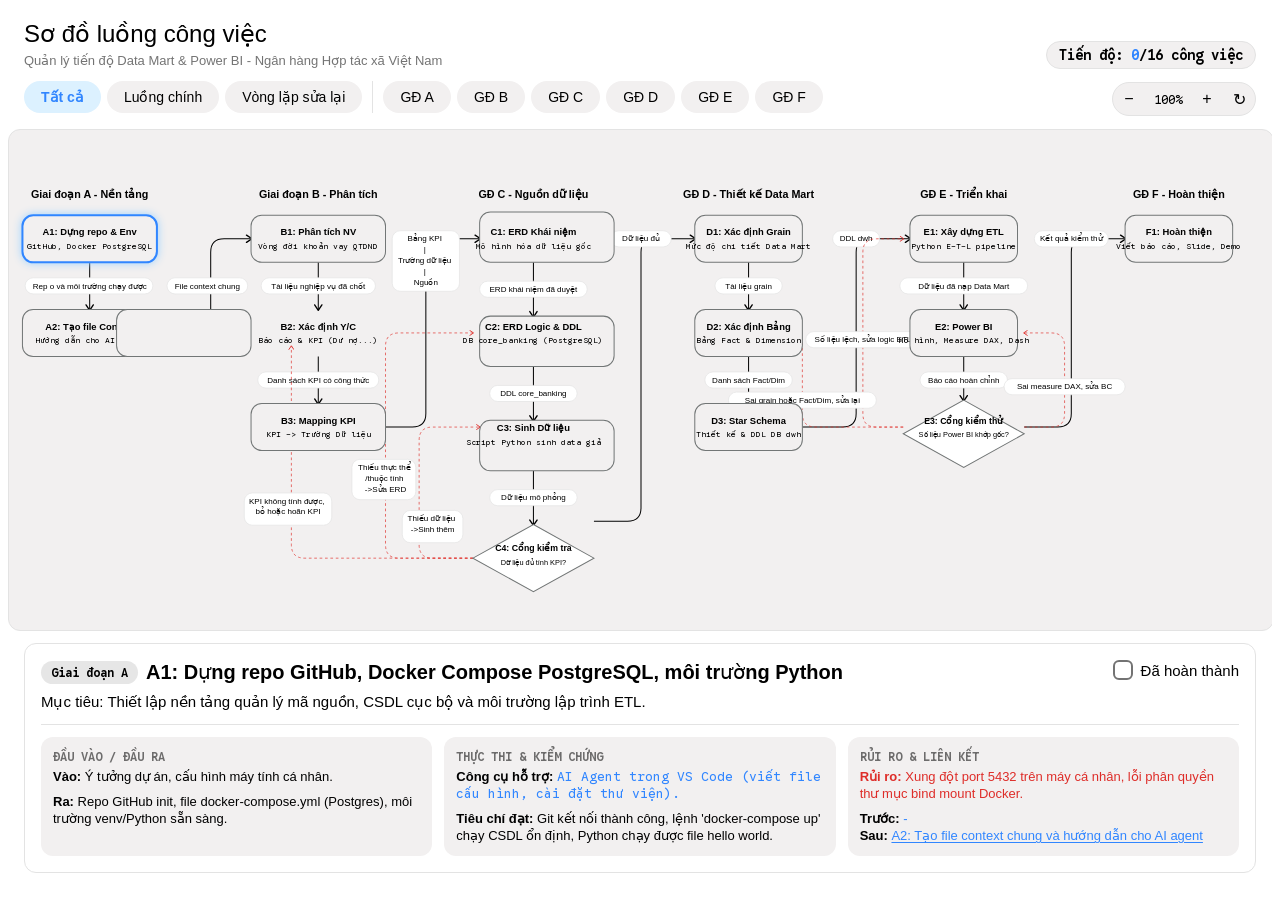
==== docs/02_phan_tich_yeu_cau/tasks_list_map/index.html @ 60f6f20b "update workflow diagram" ====
<!DOCTYPE html>
<html lang="vi">
  <head>
    <meta charset="UTF-8">
    <meta name="viewport" content="width=device-width, initial-scale=1.0">
    <title>Main - Sơ đồ công việc Khóa luận tốt nghiệp</title>
   
    <link rel="stylesheet" href="style.css">
  </head>
<body>

<div class="widget-container widget-wrapper">
    
    <div class="header-section">
    <div>
        <h2 class="lumi-headline-m" style="margin:0">Sơ đồ luồng công việc</h2>
        <p class="lumi-body-s" style="margin:4px 0 0 0; color:var(--on-surface-variant)">Quản lý tiến độ Data Mart & Power BI - Ngân hàng Hợp tác xã Việt Nam</p>
    </div>
    <div class="progress-badge">Tiến độ: <span id="progress-text" style="color:var(--primary)">0</span>/16 công việc</div>
    </div>

    <div class="toolbar">
    <div class="filter-group">
        <button class="lumi-chip is-active" data-filter="all" onclick="setFilter('all')">Tất cả</button>
        <button class="lumi-chip" data-filter="main" onclick="setFilter('main')">Luồng chính</button>
        <button class="lumi-chip" data-filter="loop" onclick="setFilter('loop')">Vòng lặp sửa lại</button>
        <div style="width: 1px; background: var(--stroke-default); margin: 0 4px;"></div>
        <button class="lumi-chip" data-filter="stage-A" onclick="setFilter('stage-A')">GĐ A</button>
        <button class="lumi-chip" data-filter="stage-B" onclick="setFilter('stage-B')">GĐ B</button>
        <button class="lumi-chip" data-filter="stage-C" onclick="setFilter('stage-C')">GĐ C</button>
        <button class="lumi-chip" data-filter="stage-D" onclick="setFilter('stage-D')">GĐ D</button>
        <button class="lumi-chip" data-filter="stage-E" onclick="setFilter('stage-E')">GĐ E</button>
        <button class="lumi-chip" data-filter="stage-F" onclick="setFilter('stage-F')">GĐ F</button>
    </div>
    <div class="zoom-controls">
        <button class="zoom-btn" onclick="adjustZoom(-0.15)">&minus;</button>
        <span class="zoom-readout" id="zoom-text">100%</span>
        <button class="zoom-btn" onclick="adjustZoom(0.15)">&plus;</button>
        <button class="zoom-btn" onclick="resetView()">&#x21bb;</button>
    </div>
    </div>

    <div class="viewport" id="viewport">
    <!-- ViewBox wide enough for 6 columns. Centers: A=140, B=460, C=780, D=1100, E=1420, F=1740. Total width 1880 -->
    <svg class="diagram-svg" viewBox="0 0 1880 620">
        <defs>
        <marker id="arrow-main" viewBox="0 0 10 10" refX="7" refY="5" markerWidth="9" markerHeight="9" orient="auto">
            <path d="M 2 1 L 8 5 L 2 9" fill="none" stroke="var(--on-surface)" stroke-width="1.5" stroke-linecap="round" stroke-linejoin="round"/>
        </marker>
        <marker id="arrow-danger" viewBox="0 0 10 10" refX="7" refY="5" markerWidth="9" markerHeight="9" orient="auto">
            <path d="M 2 1 L 8 5 L 2 9" fill="none" stroke="var(--error)" stroke-width="1.5" stroke-linecap="round" stroke-linejoin="round"/>
        </marker>
        </defs>

        <g id="scene" transform="matrix(1 0 0 1 0 0)">
        
        <!-- Stage Titles -->
        <g fill="var(--on-surface-variant)" font-family="var(--ff-sans)" font-size="16" font-weight="600" text-anchor="middle">
            <text x="120" y="40">Giai đoạn A - Nền tảng</text>
            <text x="460" y="40">Giai đoạn B - Phân tích</text>
            <text x="780" y="40">GĐ C - Nguồn dữ liệu</text>
            <text x="1100" y="40">GĐ D - Thiết kế Data Mart</text>
            <text x="1420" y="40">GĐ E - Triển khai</text>
            <text x="1740" y="40">GĐ F - Hoàn thiện</text>
        </g>

        <!-- Edges Layer -->
        <g id="edges">
            <!-- Main Flow -->
            <g class="transition-edge edge-main" data-stage="stage-A stage-A">
            <line x1="120" y1="135" x2="120" y2="205" stroke="var(--on-surface)" stroke-width="1.5" marker-end="url(#arrow-main)"/>
            <g class="edge-pill" onclick="selectEdge('A1-A2', event)">
                <rect x="24" y="158" width="190" height="24"/>
                    <text x="120" y="174" text-anchor="middle" fill="var(--on-surface)">
                        Rep o và môi trường chạy được
                    </text>
            </g>
        </g>

            <g class="transition-edge edge-main" data-stage="stage-A stage-B">
            <path d="M 220 240 L 280 240 Q 300 240 300 220 L 300 120 Q 300 100 320 100 L 360 100" fill="none" stroke="var(--on-surface)" stroke-width="1.5" marker-end="url(#arrow-main)"/>
            <g class="edge-pill" onclick="selectEdge('A2-B1', event)">
                <rect x="235" y="158" width="120" height="24"/>
                    <text x="295" y="174" text-anchor="middle" fill="var(--on-surface)">
                        File context chung
                    </text></g>
            </g>

            <g class="transition-edge edge-main" data-stage="stage-B stage-B">
            <line x1="460" y1="135" x2="460" y2="205" stroke="var(--on-surface)" stroke-width="1.5" marker-end="url(#arrow-main)"/>
            <g class="edge-pill" onclick="selectEdge('B1-B2', event)"><rect x="375" y="158" width="170" height="24"/><text x="460" y="174" text-anchor="middle" fill="var(--on-surface)">Tài liệu nghiệp vụ đã chốt</text></g>
            </g>

            <g class="transition-edge edge-main" data-stage="stage-B stage-B">
            <line x1="460" y1="275" x2="460" y2="345" stroke="var(--on-surface)" stroke-width="1.5" marker-end="url(#arrow-main)"/>
            <g class="edge-pill" onclick="selectEdge('B2-B3', event)"><rect x="370" y="298" width="180" height="24"/><text x="460" y="314" text-anchor="middle" fill="var(--on-surface)">Danh sách KPI có công thức</text></g>
            </g>

            <g class="transition-edge edge-main" data-stage="stage-B stage-C">
            <path d="M 540 380 L 600 380 Q 620 380 620 360 L 620 120 Q 620 100 640 100 L 700 100" fill="none" stroke="var(--on-surface)" stroke-width="1.5" marker-end="url(#arrow-main)"/>
            <g class="edge-pill" onclick="selectEdge('B3-C1', event)">
                <rect x="570" y="88" width="100" height="90"/>
                <text x="620" y="104" text-anchor="middle" fill="var(--on-surface)">
                        
                        <tspan x="620" y="104">Bảng KPI</tspan>
                        <tspan x="620" y="120">|</tspan>
                        <tspan x="620" y="136">Trường dữ liệu</tspan>
                        <tspan x="620" y="152">|</tspan>
                        <tspan x="620" y="168">Nguồn</tspan>
                        
                </text>
            </g>
            </g>

            <g class="transition-edge edge-main" data-stage="stage-C stage-C">
            <line x1="780" y1="135" x2="780" y2="215" stroke="var(--on-surface)" stroke-width="1.5" marker-end="url(#arrow-main)"/>
            <g class="edge-pill" onclick="selectEdge('C1-C2', event)">
                <rect x="700" y="163" width="160" height="24"/>
                <text x="780" y="179" text-anchor="middle" fill="var(--on-surface)">ERD khái niệm đã duyệt</text></g>
            </g>

            <g class="transition-edge edge-main" data-stage="stage-C stage-C">
            <line x1="780" y1="290" x2="780" y2="370" stroke="var(--on-surface)" stroke-width="1.5" marker-end="url(#arrow-main)"/>
            <g class="edge-pill" onclick="selectEdge('C2-C3', event)">
                <rect x="715" y="318" width="130" height="24"/>
                <text x="780" y="334" text-anchor="middle" fill="var(--on-surface)">DDL core_banking</text></g>
            </g>

            <g class="transition-edge edge-main" data-stage="stage-C stage-C">
            <line x1="780" y1="445" x2="780" y2="525" stroke="var(--on-surface)" stroke-width="1.5" marker-end="url(#arrow-main)"/>
            <g class="edge-pill" onclick="selectEdge('C3-C4', event)">
                <rect x="715" y="473" width="130" height="24"/>
                <text x="780" y="489" text-anchor="middle" fill="var(--on-surface)">
                    Dữ liệu mô phỏng</text></g>
            </g>

            <g class="transition-edge edge-main" data-stage="stage-C stage-D">
            <path d="M 870 520 L 920 520 Q 940 520 940 500 L 940 120 Q 940 100 960 100 L 1020 100" fill="none" stroke="var(--on-surface)" stroke-width="1.5" marker-end="url(#arrow-main)"/>
            <g class="edge-pill" onclick="selectEdge('C4-D1', event)"><rect x="895" y="88" width="90" height="24"/><text x="940" y="104" text-anchor="middle" fill="var(--on-surface)">Dữ liệu đủ</text></g>
            </g>

            <g class="transition-edge edge-main" data-stage="stage-D stage-D">
            <line x1="1100" y1="135" x2="1100" y2="205" stroke="var(--on-surface)" stroke-width="1.5" marker-end="url(#arrow-main)"/>
            <g class="edge-pill" onclick="selectEdge('D1-D2', event)"><rect x="1050" y="158" width="100" height="24"/><text x="1100" y="174" text-anchor="middle" fill="var(--on-surface)">Tài liệu grain</text></g>
            </g>

            <g class="transition-edge edge-main" data-stage="stage-D stage-D">
            <line x1="1100" y1="275" x2="1100" y2="345" stroke="var(--on-surface)" stroke-width="1.5" marker-end="url(#arrow-main)"/>
            <g class="edge-pill" onclick="selectEdge('D2-D3', event)"><rect x="1035" y="298" width="130" height="24"/><text x="1100" y="314" text-anchor="middle" fill="var(--on-surface)">Danh sách Fact/Dim</text></g>
            </g>

            <g class="transition-edge edge-main" data-stage="stage-D stage-E">
            <path d="M 1180 380 L 1240 380 Q 1260 380 1260 360 L 1260 120 Q 1260 100 1280 100 L 1340 100" fill="none" stroke="var(--on-surface)" stroke-width="1.5" marker-end="url(#arrow-main)"/>
            <g class="edge-pill" onclick="selectEdge('D3-E1', event)"><rect x="1225" y="88" width="70" height="24"/><text x="1260" y="104" text-anchor="middle" fill="var(--on-surface)">DDL dwh</text></g>
            </g>

            <g class="transition-edge edge-main" data-stage="stage-E stage-E">
            <line x1="1420" y1="135" x2="1420" y2="205" stroke="var(--on-surface)" stroke-width="1.5" marker-end="url(#arrow-main)"/>
            <g class="edge-pill" onclick="selectEdge('E1-E2', event)"><rect x="1325" y="158" width="190" height="24"/><text x="1420" y="174" text-anchor="middle" fill="var(--on-surface)">Dữ liệu đã nạp Data Mart</text></g>
            </g>

            <g class="transition-edge edge-main" data-stage="stage-E stage-E">
            <line x1="1420" y1="275" x2="1420" y2="340" stroke="var(--on-surface)" stroke-width="1.5" marker-end="url(#arrow-main)"/>
            <g class="edge-pill" onclick="selectEdge('E2-E3', event)"><rect x="1355" y="298" width="130" height="24"/><text x="1420" y="314" text-anchor="middle" fill="var(--on-surface)">Báo cáo hoàn chỉnh</text></g>
            </g>

            <g class="transition-edge edge-main" data-stage="stage-E stage-F">
            <path d="M 1510 380 L 1560 380 Q 1580 380 1580 360 L 1580 120 Q 1580 100 1600 100 L 1660 100" fill="none" stroke="var(--on-surface)" stroke-width="1.5" marker-end="url(#arrow-main)"/>
            <g class="edge-pill" onclick="selectEdge('E3-F1', event)"><rect x="1525" y="88" width="110" height="24"/><text x="1580" y="104" text-anchor="middle" fill="var(--on-surface)">Kết quả kiểm thử</text></g>
            </g>

            <!-- Return Loops (Error style) -->
            <g class="transition-edge edge-loop" data-stage="stage-C stage-C">
            <path d="
            M 690 575 
            L 630 575 
            Q 610 575 610 555 
            L 610 400 
            Q 610 380 630 380 
            L 700 380
            " fill="none" marker-end="url(#arrow-danger)"/>
            <g class="edge-pill" onclick="selectEdge('C4-C3', event)">
                <rect x="585" y="504" width="90" height="48"/>
                <text text-anchor="middle" fill="var(--error)">
                    <tspan x="630" y="520">Thiếu dữ liệu</tspan>
                    <tspan x="630" y="536">->Sinh thêm</tspan>
                </text>
            </g>
            </g>

            <g class="transition-edge edge-loop" data-stage="stage-C stage-C">
            <path d="
            M 690 575 
            L 580 575
            Q 560 575 560 555 
            L 560 260 
            Q 560 240 580 240 
            L 690 240" 
            fill="none" marker-end="url(#arrow-danger)"/>
            <g class="edge-pill" onclick="selectEdge('C4-C2', event)">
                <rect x="510" y="428" width="95" height="60"/>
                <text text-anchor="middle" fill="var(--error)">
                    <tspan x="560" y="444">Thiếu thực thể</tspan>
                    <tspan x="560" y="460">/thuộc tính</tspan>
                    <tspan x="560" y="476">->Sửa ERD</tspan>
                </text>
            </g>
            </g>

            <g class="transition-edge edge-loop" data-stage="stage-C stage-B">
            <path d="
            M 690 575 
            L 440 575
            Q 420 575 420 555
            L 420 260 
            " 
            fill="none" marker-end="url(#arrow-danger)"/>
            <g class="edge-pill" onclick="selectEdge('C4-B2', event)">
                <rect x="350" y="478" width="130" height="48"/>
                <text text-anchor="middle" fill="var(--error)">
                    <tspan x="415" y="494">KPI không tính được,</tspan>
                    <tspan x="415" y="510">bỏ hoặc hoãn KPI</tspan>
                </text>
            </g>
            </g>

            <g class="transition-edge edge-loop" data-stage="stage-E stage-E">
            <path d="M 1330 380 L 1290 380 Q 1270 380 1270 360 L 1270 120 Q 1270 100 1290 100 L 1330 100" fill="none" marker-end="url(#arrow-danger)"/>
            <g class="edge-pill" onclick="selectEdge('E3-E1', event)"><rect x="1185" y="238" width="170" height="24"/><text x="1270" y="254" text-anchor="middle" fill="var(--error)">Số liệu lệch, sửa logic ETL</text></g>
            </g>

            <g class="transition-edge edge-loop" data-stage="stage-E stage-D">
            <path d="M 1330 380 L 1200 380 Q 1180 380 1180 360 L 1180 260 Q 1180 240 1160 240 L 1140 240" fill="none" marker-end="url(#arrow-danger)"/>
            <g class="edge-pill" onclick="selectEdge('E3-D2', event)"><rect x="1070" y="328" width="220" height="24"/><text x="1180" y="344" text-anchor="middle" fill="var(--error)">Sai grain hoặc Fact/Dim, sửa lại</text></g>
            </g>

            <g class="transition-edge edge-loop" data-stage="stage-E stage-E">
            <path d="M 1510 380 L 1550 380 Q 1570 380 1570 360 L 1570 260 Q 1570 240 1550 240 L 1510 240" fill="none" marker-end="url(#arrow-danger)"/>
            <g class="edge-pill" onclick="selectEdge('E3-E2', event)"><rect x="1480" y="308" width="180" height="24"/><text x="1570" y="324" text-anchor="middle" fill="var(--error)">Sai measure DAX, sửa BC</text></g>
            </g>
        </g>

        <!-- Nodes Layer -->
        <g id="nodes">
            <g class="state-node" id="node-A1" data-stage="stage-A" onclick="selectState('A1')">
            <rect x="20" y="65" width="200" height="70" rx="16" fill="var(--surface-container)" stroke="var(--outline)" stroke-width="1.5"/>
            <text x="120" y="95" font-family="var(--ff-sans)" font-size="14" font-weight="600" text-anchor="middle" fill="var(--on-surface)">A1: Dựng repo & Env</text>
            <text x="120" y="115" font-family="var(--ff-mono)" font-size="12" fill="var(--on-surface-variant)" text-anchor="middle">GitHub, Docker PostgreSQL</text>
            </g>

            <g class="state-node" id="node-A2" data-stage="stage-A" onclick="selectState('A2')">
            <rect x="20" y="205" width="200" height="70" rx="16" fill="var(--surface-container)" stroke="var(--outline)" stroke-width="1.5"/>
            <text x="120" y="235" font-family="var(--ff-sans)" font-size="14" font-weight="600" text-anchor="middle" fill="var(--on-surface)">A2: Tạo file Context</text>
            <text x="120" y="255" font-family="var(--ff-mono)" font-size="12" fill="var(--on-surface-variant)" text-anchor="middle">Hướng dẫn cho AI Agent</text>
            </g>

            <g class="state-node" id="node-B1" data-stage="stage-B" onclick="selectState('B1')">
            <rect x="360" y="65" width="200" height="70" rx="16" fill="var(--surface-container)" stroke="var(--outline)" stroke-width="1.5"/>
            <text x="460" y="95" font-family="var(--ff-sans)" font-size="14" font-weight="600" text-anchor="middle" fill="var(--on-surface)">B1: Phân tích NV</text>
            <text x="460" y="115" font-family="var(--ff-mono)" font-size="12" fill="var(--on-surface-variant)" text-anchor="middle">Vòng đời khoản vay QTDND</text>
            </g>

            <g class="state-node" id="node-B2" data-stage="stage-B" onclick="selectState('B2')">
            <rect x="160" y="205" width="200" height="70" rx="16" fill="var(--surface-container)" stroke="var(--outline)" stroke-width="1.5"/>
            <text x="460" y="235" font-family="var(--ff-sans)" font-size="14" font-weight="600" text-anchor="middle" fill="var(--on-surface)">B2: Xác định Y/C</text>
            <text x="460" y="255" font-family="var(--ff-mono)" font-size="12" fill="var(--on-surface-variant)" text-anchor="middle">Báo cáo & KPI (Dư nợ...)</text>
            </g>

            <g class="state-node" id="node-B3" data-stage="stage-B" onclick="selectState('B3')">
            <rect x="360" y="345" width="200" height="70" rx="16" fill="var(--surface-container)" stroke="var(--outline)" stroke-width="1.5"/>
            <text x="460" y="375" font-family="var(--ff-sans)" font-size="14" font-weight="600" text-anchor="middle" fill="var(--on-surface)">B3: Mapping KPI</text>
            <text x="460" y="395" font-family="var(--ff-mono)" font-size="12" fill="var(--on-surface-variant)" text-anchor="middle">KPI -> Trường Dữ liệu</text>
            </g>

            <g class="state-node" id="node-C1" data-stage="stage-C" onclick="selectState('C1')">
            <rect x="700" y="60" width="200" height="75" rx="16" fill="var(--surface-container)" stroke="var(--outline)" stroke-width="1.5"/>
            <text x="780" y="95" font-family="var(--ff-sans)" font-size="14" font-weight="600" text-anchor="middle" fill="var(--on-surface)">C1: ERD Khái niệm</text>
            <text x="780" y="115" font-family="var(--ff-mono)" font-size="12" fill="var(--on-surface-variant)" text-anchor="middle">Mô hình hóa dữ liệu gốc</text>
            </g>

            <g class="state-node" id="node-C2" data-stage="stage-C" onclick="selectState('C2')">
            <rect x="700" y="215" width="200" height="75" rx="16" fill="var(--surface-container)" stroke="var(--outline)" stroke-width="1.5"/>
            <text x="780" y="235" font-family="var(--ff-sans)" font-size="14" font-weight="600" text-anchor="middle" fill="var(--on-surface)">C2: ERD Logic & DDL</text>
            <text x="780" y="255" font-family="var(--ff-mono)" font-size="12" fill="var(--on-surface-variant)" text-anchor="middle">DB core_banking (PostgreSQL)</text>
            </g>

            <g class="state-node" id="node-C3" data-stage="stage-C" onclick="selectState('C3')">
            <rect x="700" y="370" width="200" height="75" rx="16" fill="var(--surface-container)" stroke="var(--outline)" stroke-width="1.5"/>
            <text x="780" y="386" font-family="var(--ff-sans)" font-size="14" font-weight="600" text-anchor="middle" fill="var(--on-surface)">C3: Sinh Dữ liệu</text>
            <text x="780" y="406" font-family="var(--ff-mono)" font-size="12" fill="var(--on-surface-variant)" text-anchor="middle">Script Python sinh data giả</text>
            </g>

            <g class="state-node" id="node-C4" data-stage="stage-C" onclick="selectState('C4')">
            <polygon points="780,525 870,575 780,625 690,575" fill="var(--surface-bright)" stroke="var(--outline)" stroke-width="1.5"/>
            <text x="780" y="565" font-family="var(--ff-sans)" font-size="13" font-weight="600" text-anchor="middle" fill="var(--on-surface)">
                C4: Cổng kiểm tra
            </text>
            <text x="780" y="585" font-family="var(--ff-sans)" font-size="11" fill="var(--on-surface-variant)" text-anchor="middle">
                Dữ liệu đủ tính KPI?
            </text>
            </g>

            <g class="state-node" id="node-D1" data-stage="stage-D" onclick="selectState('D1')">
            <rect x="1020" y="65" width="160" height="70" rx="16" fill="var(--surface-container)" stroke="var(--outline)" stroke-width="1.5"/>
            <text x="1100" y="95" font-family="var(--ff-sans)" font-size="14" font-weight="600" text-anchor="middle" fill="var(--on-surface)">D1: Xác định Grain</text>
            <text x="1100" y="115" font-family="var(--ff-mono)" font-size="12" fill="var(--on-surface-variant)" text-anchor="middle">Mức độ chi tiết Data Mart</text>
            </g>

            <g class="state-node" id="node-D2" data-stage="stage-D" onclick="selectState('D2')">
            <rect x="1020" y="205" width="160" height="70" rx="16" fill="var(--surface-container)" stroke="var(--outline)" stroke-width="1.5"/>
            <text x="1100" y="235" font-family="var(--ff-sans)" font-size="14" font-weight="600" text-anchor="middle" fill="var(--on-surface)">D2: Xác định Bảng</text>
            <text x="1100" y="255" font-family="var(--ff-mono)" font-size="12" fill="var(--on-surface-variant)" text-anchor="middle">Bảng Fact & Dimension</text>
            </g>

            <g class="state-node" id="node-D3" data-stage="stage-D" onclick="selectState('D3')">
            <rect x="1020" y="345" width="160" height="70" rx="16" fill="var(--surface-container)" stroke="var(--outline)" stroke-width="1.5"/>
            <text x="1100" y="375" font-family="var(--ff-sans)" font-size="14" font-weight="600" text-anchor="middle" fill="var(--on-surface)">D3: Star Schema</text>
            <text x="1100" y="395" font-family="var(--ff-mono)" font-size="12" fill="var(--on-surface-variant)" text-anchor="middle">Thiết kế & DDL DB dwh</text>
            </g>

            <g class="state-node" id="node-E1" data-stage="stage-E" onclick="selectState('E1')">
            <rect x="1340" y="65" width="160" height="70" rx="16" fill="var(--surface-container)" stroke="var(--outline)" stroke-width="1.5"/>
            <text x="1420" y="95" font-family="var(--ff-sans)" font-size="14" font-weight="600" text-anchor="middle" fill="var(--on-surface)">E1: Xây dựng ETL</text>
            <text x="1420" y="115" font-family="var(--ff-mono)" font-size="12" fill="var(--on-surface-variant)" text-anchor="middle">Python E-T-L pipeline</text>
            </g>

            <g class="state-node" id="node-E2" data-stage="stage-E" onclick="selectState('E2')">
            <rect x="1340" y="205" width="160" height="70" rx="16" fill="var(--surface-container)" stroke="var(--outline)" stroke-width="1.5"/>
            <text x="1420" y="235" font-family="var(--ff-sans)" font-size="14" font-weight="600" text-anchor="middle" fill="var(--on-surface)">E2: Power BI</text>
            <text x="1420" y="255" font-family="var(--ff-mono)" font-size="12" fill="var(--on-surface-variant)" text-anchor="middle">Mô hình, Measure DAX, Dash</text>
            </g>

            <g class="state-node" id="node-E3" data-stage="stage-E" onclick="selectState('E3')">
            <polygon points="1420,340 1510,390 1420,440 1330,390" fill="var(--surface-bright)" stroke="var(--outline)" stroke-width="1.5"/>
            <text x="1420" y="375" font-family="var(--ff-sans)" font-size="13" font-weight="600" text-anchor="middle" fill="var(--on-surface)">
                E3: Cổng kiểm thử</text>
            <text x="1420" y="395" font-family="var(--ff-sans)" font-size="11" fill="var(--on-surface-variant)" text-anchor="middle">
                Số liệu Power BI khớp gốc?</text>
            </g>

            <g class="state-node" id="node-F1" data-stage="stage-F" onclick="selectState('F1')">
            <rect x="1660" y="65" width="160" height="70" rx="16" fill="var(--surface-container)" stroke="var(--outline)" stroke-width="1.5"/>
            <text x="1740" y="95" font-family="var(--ff-sans)" font-size="14" font-weight="600" text-anchor="middle" fill="var(--on-surface)">F1: Hoàn thiện</text>
            <text x="1740" y="115" font-family="var(--ff-mono)" font-size="12" fill="var(--on-surface-variant)" text-anchor="middle">Viết báo cáo, Slide, Demo</text>
            </g>
        </g>
        </g>
    </svg>
    </div>

    <div class="detail-panel">
    <div class="detail-header-row">
        <div>
        <div style="display:flex; align-items:center; gap: 8px; margin-bottom: 8px;">
            <span class="badge" id="det-badge">Giai đoạn A</span>
            <h3 class="lumi-headline-s" id="det-title" style="margin:0;">A1: Dựng repo GitHub...</h3>
        </div>
        <p class="lumi-body-m" id="det-obj" style="margin:0;">Mục tiêu: Thiết lập nền tảng quản lý mã nguồn và môi trường database.</p>
        </div>
        <div>
        <label class="lumi-checkbox-label">
            <input type="checkbox" id="chk-complete" onchange="toggleComplete()">
            <div class="lumi-checkbox"><svg class="lumi-checkmark" viewBox="0 0 24 24"><path d="M9 16.17L4.83 12l-1.42 1.41L9 19 21 7l-1.41-1.41z"/></svg></div>
            Đã hoàn thành
        </label>
        </div>
    </div>
    
    <div class="detail-grid">
        <div class="detail-block">
        <div class="block-title">Đầu vào / Đầu ra</div>
        <p class="lumi-body-s" style="margin:0 0 8px 0"><strong>Vào:</strong> <span id="det-in">Nhu cầu khởi tạo dự án</span></p>
        <p class="lumi-body-s" style="margin:0"><strong>Ra:</strong> <span id="det-out">Repo và môi trường chạy được</span></p>
        </div>
        <div class="detail-block">
        <div class="block-title">Thực thi & Kiểm chứng</div>
        <p class="lumi-body-s" style="margin:0 0 8px 0"><strong>Công cụ hỗ trợ:</strong> <span id="det-tools" style="color:var(--primary); font-family:var(--ff-mono);">AI Agent (VS Code)</span></p>
        <p class="lumi-body-s" style="margin:0"><strong>Tiêu chí đạt:</strong> <span id="det-criteria">Chạy lệnh docker-compose up thành công.</span></p>
        </div>
        <div class="detail-block">
        <div class="block-title">Rủi ro & Liên kết</div>
        <p class="lumi-body-s" style="margin:0 0 8px 0; color:var(--error)"><strong>Rủi ro:</strong> <span id="det-risk">Xung đột port cục bộ.</span></p>
        <p class="lumi-body-s" style="margin:0">
            <strong>Trước:</strong> <span id="det-prev" class="link-node">-</span><br>
            <strong>Sau:</strong> <span id="det-next" class="link-node">A2</span>
        </p>
        </div>
    </div>
    <!-- Phân vùng dành riêng cho Cổng kiểm tra -->
    <div id="gate-block" class="detail-block" style="display: none; background: var(--accent-container)">
        <div class="block-title" style="color: var(--accent-fixed)">Điều kiện rẽ nhánh (Cổng kiểm tra)</div>
        <p class="lumi-body-s" style="margin:0 0 4px 0"><strong>Đạt (Đi tiếp):</strong> <span id="det-pass">...</span></p>
        <p class="lumi-body-s" style="margin:0"><strong>Không đạt (Quay lại):</strong> <span id="det-fail">...</span></p>
    </div>
    </div>

</div>

<script src="script.js"></script>
</body>
</html>
---- docs/02_phan_tich_yeu_cau/tasks_list_map/style.css ----
@import url('https://fonts.googleapis.com/css2?family=Google+Sans+Flex:ital,wght@0,300..700;1,300..700&family=Google+Sans+Code:ital,wght,MONO@0,300..700,0..1;1,300..700,0..1&display=swap');
:root {
  --body-bg: transparent;
  --ff-sans: 'Google Sans Flex', 'Google Sans Text', 'Google Sans', sans-serif;
  --ff-mono: 'Google Sans Code', 'Google Sans Mono', monospace;
  --lumi-sys-spacing--xxs: 2px; --lumi-sys-spacing--xs: 4px; --lumi-sys-spacing--s: 8px;
  --lumi-sys-spacing--m: 12px; --lumi-sys-spacing--l: 16px; --lumi-sys-spacing--xl: 20px;
  --lumi-sys-shape--small: 8px; --lumi-sys-shape--medium: 12px; --lumi-sys-shape--large: 16px;
  --lumi-sys-shape--full: 999px;
  --lumi-sys-color--surface: #fdfcfc; --lumi-sys-color--surface-dim: #f2f0f0;
  --lumi-sys-color--surface-bright: #ffffff; --lumi-sys-color--surface-container: #f2f0f0;
  --lumi-sys-color--surface-container-high: #e6e6e6;
  --lumi-sys-color--on-surface: #000000; --lumi-sys-color--on-surface-variant: rgba(0, 0, 0, 0.55);
  --lumi-sys-color--on-surface-low: rgba(0, 0, 0, 0.08);
  --lumi-sys-color--positive: #008052; --lumi-sys-color--positive-container: #daf9d4;
  --lumi-sys-color--error: #de2d29; --lumi-sys-color--error-container: #ffdeec;
  --lumi-sys-color--accent: #9dd2ff; --lumi-sys-color--accent-container: #dcf1ff;
  --lumi-sys-color--accent-fixed: #3186ff; --lumi-sys-color--primary: #3186ff;
  --lumi-sys-color--outline: #727676; --lumi-sys-color--stroke-default: #e3e3e3;
}
:root[data-theme="dark"], body.dark-mode, :root[data-theme="dark"] body {
  --body-bg: #0f0f0f;
  --lumi-sys-color--surface: #0f0f0f; --lumi-sys-color--surface-dim: #141414;
  --lumi-sys-color--surface-bright: #1c1c1c; --lumi-sys-color--surface-container: #141414;
  --lumi-sys-color--surface-container-high: #1c1c1c;
  --lumi-sys-color--on-surface: #e0e0e0; --lumi-sys-color--on-surface-variant: rgba(255, 255, 255, 0.55);
  --lumi-sys-color--on-surface-low: rgba(255, 255, 255, 0.12);
  --lumi-sys-color--positive: #0ebc5f; --lumi-sys-color--positive-container: #002220;
  --lumi-sys-color--error: #ff4c45; --lumi-sys-color--error-container: #3c0202;
  --lumi-sys-color--accent: #1f3b9b; --lumi-sys-color--accent-container: #192967;
  --lumi-sys-color--accent-fixed: #3186ff; --lumi-sys-color--primary: #9dd2ff;
  --lumi-sys-color--outline: #9a9b9c; --lumi-sys-color--stroke-default: #2d2f38;
}
@media (prefers-color-scheme: dark) {
  :root:not([data-theme="light"]) {
    --body-bg: #0f0f0f;
    --lumi-sys-color--surface: #0f0f0f; --lumi-sys-color--surface-dim: #141414;
    --lumi-sys-color--surface-bright: #1c1c1c; --lumi-sys-color--surface-container: #141414;
    --lumi-sys-color--surface-container-high: #1c1c1c;
    --lumi-sys-color--on-surface: #e0e0e0; --lumi-sys-color--on-surface-variant: rgba(255, 255, 255, 0.55);
    --lumi-sys-color--on-surface-low: rgba(255, 255, 255, 0.12);
    --lumi-sys-color--positive: #0ebc5f; --lumi-sys-color--positive-container: #002220;
    --lumi-sys-color--error: #ff4c45; --lumi-sys-color--error-container: #3c0202;
    --lumi-sys-color--accent: #1f3b9b; --lumi-sys-color--accent-container: #192967;
    --lumi-sys-color--accent-fixed: #3186ff; --lumi-sys-color--primary: #9dd2ff;
    --lumi-sys-color--outline: #9a9b9c; --lumi-sys-color--stroke-default: #2d2f38;
  }
}
:root {
  --surface: var(--lumi-sys-color--surface); --surface-dim: var(--lumi-sys-color--surface-dim);
  --surface-bright: var(--lumi-sys-color--surface-bright); --surface-container: var(--lumi-sys-color--surface-container);
  --surface-container-high: var(--lumi-sys-color--surface-container-high);
  --on-surface: var(--lumi-sys-color--on-surface); --on-surface-variant: var(--lumi-sys-color--on-surface-variant);
  --primary: var(--lumi-sys-color--primary); --accent: var(--lumi-sys-color--accent);
  --accent-container: var(--lumi-sys-color--accent-container); --accent-fixed: var(--lumi-sys-color--accent-fixed);
  --positive: var(--lumi-sys-color--positive); --positive-container: var(--lumi-sys-color--positive-container);
  --error: var(--lumi-sys-color--error); --error-container: var(--lumi-sys-color--error-container);
  --outline: var(--lumi-sys-color--outline); --stroke-default: var(--lumi-sys-color--stroke-default);
  --r-full: var(--lumi-sys-shape--full); --r-m: var(--lumi-sys-shape--medium);
}
html, body {
  background: var(--body-bg) !important; color: var(--on-surface) !important;
  overflow-y: hidden; -webkit-font-smoothing: antialiased; font-optical-sizing: auto;
}
.widget-container { width: 100% !important; max-width: 100% !important; box-sizing: border-box; }
.lumi-chip {
  display: inline-flex; align-items: center; justify-content: center; gap: 8px; min-height: 32px; padding: 0 16px;
  font-family: var(--ff-sans); font-size: 14px; font-weight: 500;
  color: var(--on-surface); background: var(--surface-dim); border: 1px solid transparent;
  border-radius: var(--r-full); cursor: pointer; user-select: none; white-space: nowrap; transition: 0.15s;
}
.lumi-chip:hover { background: var(--surface-container-high); }
.lumi-chip.is-active {
  color: var(--accent-fixed); background: var(--accent-container); font-weight: 600;
}
.lumi-headline-m { font-family: var(--ff-sans); font-size: 24px; font-weight: 540; line-height: 28px; }
.lumi-headline-s { font-family: var(--ff-sans); font-size: 20px; font-weight: 580; line-height: 24px; }
.lumi-body-m { font-family: var(--ff-sans); font-size: 15px; line-height: 20px; }
.lumi-body-s { font-family: var(--ff-sans); font-size: 13px; line-height: 17px; }

/* Quan trọng: Fix cứng màu text cho toàn bộ SVG */
svg text { stroke: none; paint-order: fill; fill: var(--on-surface); }

/* Checkbox */
.lumi-checkbox-label { display: inline-flex; align-items: center; gap: 8px; cursor: pointer; font-family: var(--ff-sans); font-size: 15px; color: var(--on-surface); user-select: none; }
.lumi-checkbox-label input[type="checkbox"] { position: absolute; opacity: 0; width: 0; height: 0; }
.lumi-checkbox { position: relative; width: 20px; height: 20px; border-radius: 6px; border: 2px solid var(--on-surface-variant); display: flex; align-items: center; justify-content: center; transition: 0.15s; box-sizing: border-box; }
.lumi-checkbox-label:hover .lumi-checkbox { border-color: var(--on-surface); }
.lumi-checkbox-label input[type="checkbox"]:checked ~ .lumi-checkbox { background-color: var(--accent-fixed); border-color: transparent; }
.lumi-checkmark { font-size: 14px; color: #fff; fill: #fff; display: none; }
.lumi-checkbox-label input[type="checkbox"]:checked ~ .lumi-checkbox .lumi-checkmark { display: block; }

  .widget-wrapper {
    display: flex; flex-direction: column; gap: var(--lumi-sys-spacing--m);
    font-family: var(--ff-sans); box-sizing: border-box;
  }
  .header-section {
    display: flex; justify-content: space-between; align-items: flex-end;
    padding: 12px 16px 0 16px;
  }
  .progress-badge {
    background: var(--surface-dim); border: 1px solid var(--stroke-default);
    padding: 4px 12px; border-radius: var(--r-full); font-family: var(--ff-mono); font-size: 14px; font-weight: 600;
  }
  .toolbar {
    display: flex; justify-content: space-between; align-items: center;
    padding: 0 16px; gap: 8px; flex-wrap: wrap;
  }
  .filter-group { display: flex; gap: 6px; overflow-x: auto; padding-bottom: 4px; scrollbar-width: none; }
  .filter-group::-webkit-scrollbar { display: none; }
  
  .zoom-controls {
    display: flex; align-items: center; gap: 4px; background: var(--surface-dim);
    padding: 2px; border-radius: var(--r-full); border: 1px solid var(--stroke-default);
  }
  .zoom-btn {
    border: none; background: transparent; color: var(--on-surface); width: 28px; height: 28px;
    border-radius: var(--r-full); cursor: pointer; font-size: 16px; transition: 0.15s;
  }
  .zoom-btn:hover { background: var(--surface-container-high); }
  .zoom-readout { font-family: var(--ff-mono); font-size: 12px; min-width: 42px; text-align: center; }

  .viewport {
    position: relative; width: 100%; height: 500px; background: var(--surface-dim);
    border-radius: var(--r-m); border: 1px solid var(--stroke-default);
    overflow: hidden; cursor: grab; user-select: none; touch-action: none;
  }
  .viewport:active { cursor: grabbing; }
  .diagram-svg { width: 100%; height: 100%; display: block; }

  /* SVG Interactions */
  .state-node { cursor: pointer; transition: 0.2s; }
  .state-node:hover rect, .state-node:hover polygon { stroke: var(--primary) !important; stroke-width: 2px !important; }
  .state-node.is-selected rect, .state-node.is-selected polygon { stroke: var(--primary) !important; stroke-width: 3px !important; filter: drop-shadow(0 0 6px var(--accent)); }
  .state-node.is-completed rect, .state-node.is-completed polygon { fill: var(--positive-container) !important; stroke: var(--positive) !important; }
  .state-node.is-completed.is-selected rect, .state-node.is-completed.is-selected polygon { stroke-width: 3px !important; filter: drop-shadow(0 0 6px var(--positive)); }
  
  .transition-edge path, .transition-edge line { pointer-events: stroke; cursor: pointer; }
  .transition-edge:hover path, .transition-edge:hover line { stroke-width: 2.5px !important; stroke: var(--primary) !important; }
  .transition-edge.edge-loop path, .transition-edge.edge-loop line { stroke: var(--error); stroke-dasharray: 4 4; }
  
  .edge-pill { cursor: pointer; }
  .edge-pill rect { fill: var(--surface-bright); stroke: var(--stroke-default); rx: 12; transition: 0.2s; }
  .edge-pill:hover rect { fill: var(--accent-container) !important; stroke: var(--primary); }
  .edge-pill text { font-family: var(--ff-sans); font-size: 12px; fill: var(--on-surface); font-weight: 500; }

  .fade-out { opacity: 0.15; }

  /* Detail Panel */
  .detail-panel {
    background: var(--surface-bright); border: 1px solid var(--stroke-default);
    border-radius: var(--r-m); padding: 16px; margin: 0 16px 16px 16px;
    display: grid; grid-template-columns: 1fr; gap: 12px;
  }
  .detail-header-row { display: flex; justify-content: space-between; align-items: flex-start; border-bottom: 1px solid var(--stroke-default); padding-bottom: 12px; }
  .badge { font-family: var(--ff-mono); font-size: 12px; font-weight: 600; padding: 4px 10px; border-radius: var(--r-full); background: var(--surface-container-high); color: var(--on-surface); }
  .detail-grid { display: grid; grid-template-columns: repeat(auto-fit, minmax(280px, 1fr)); gap: 12px; }
  .detail-block { background: var(--surface-container); padding: 12px; border-radius: var(--r-m); }
  .block-title { font-size: 12px; font-family: var(--ff-mono); color: var(--on-surface-variant); margin-bottom: 4px; text-transform: uppercase; font-weight: 600; }
  .link-node { cursor: pointer; color: var(--accent-fixed); font-weight: 500; text-decoration: underline; text-underline-offset: 2px; }
  .link-node:hover { color: var(--primary); }
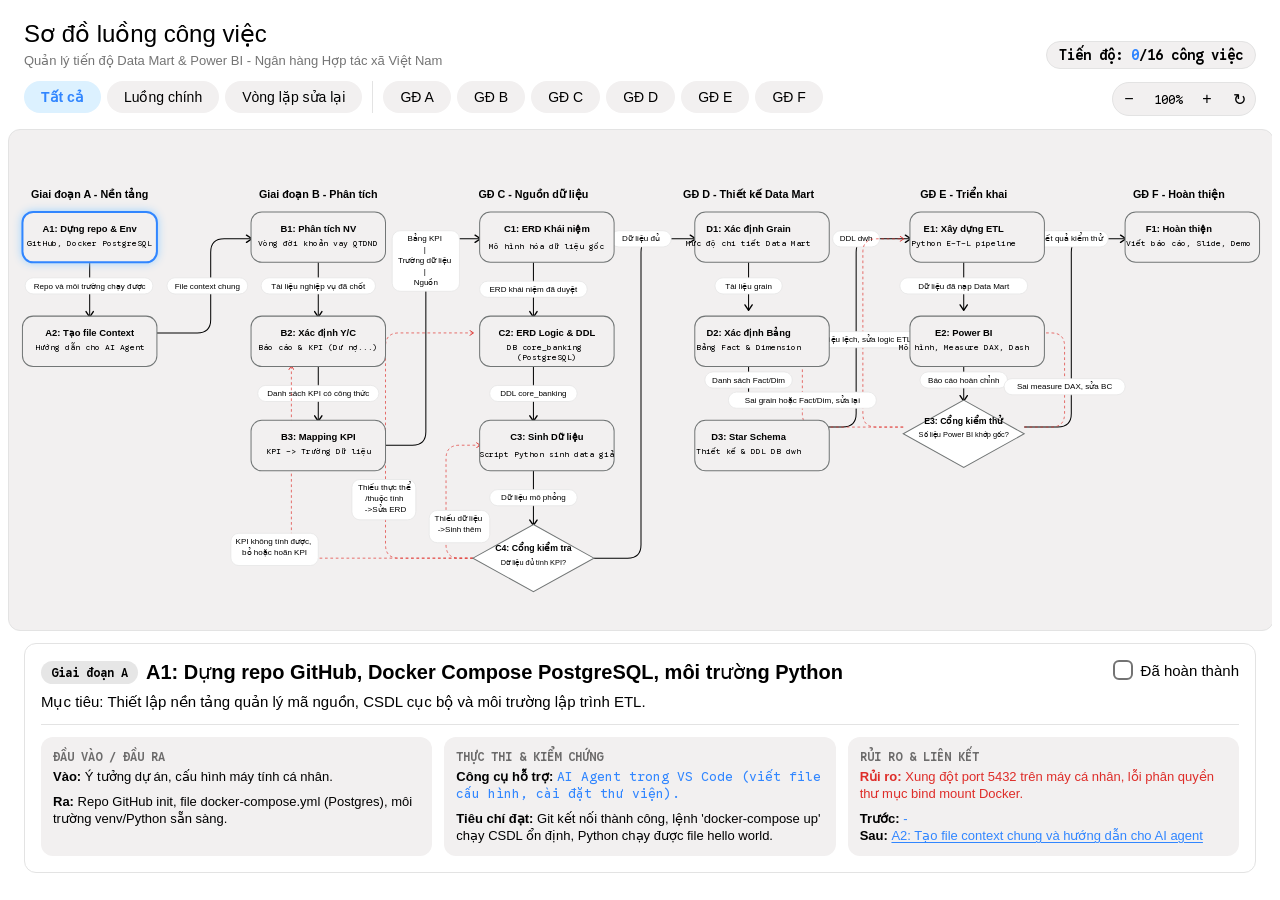
==== commit 71924828: "update workflow map" ====
--- a/docs/02_phan_tich_yeu_cau/tasks_list_map/index.html
+++ b/docs/02_phan_tich_yeu_cau/tasks_list_map/index.html
@@ -68,11 +68,11 @@
         <g id="edges">
             <!-- Main Flow -->
             <g class="transition-edge edge-main" data-stage="stage-A stage-A">
-            <line x1="120" y1="135" x2="120" y2="205" stroke="var(--on-surface)" stroke-width="1.5" marker-end="url(#arrow-main)"/>
+            <line x1="120" y1="135" x2="120" y2="215" stroke="var(--on-surface)" stroke-width="1.5" marker-end="url(#arrow-main)"/>
             <g class="edge-pill" onclick="selectEdge('A1-A2', event)">
                 <rect x="24" y="158" width="190" height="24"/>
                     <text x="120" y="174" text-anchor="middle" fill="var(--on-surface)">
-                        Rep o và môi trường chạy được
+                        Repo và môi trường chạy được
                     </text>
             </g>
         </g>
@@ -87,17 +87,34 @@
             </g>
 
             <g class="transition-edge edge-main" data-stage="stage-B stage-B">
-            <line x1="460" y1="135" x2="460" y2="205" stroke="var(--on-surface)" stroke-width="1.5" marker-end="url(#arrow-main)"/>
-            <g class="edge-pill" onclick="selectEdge('B1-B2', event)"><rect x="375" y="158" width="170" height="24"/><text x="460" y="174" text-anchor="middle" fill="var(--on-surface)">Tài liệu nghiệp vụ đã chốt</text></g>
+            <line x1="460" y1="135" x2="460" y2="215" stroke="var(--on-surface)" stroke-width="1.5" marker-end="url(#arrow-main)"/>
+            <g class="edge-pill" onclick="selectEdge('B1-B2', event)">
+                <rect x="375" y="158" width="170" height="24"/><text x="460" y="174" text-anchor="middle" fill="var(--on-surface)">Tài liệu nghiệp vụ đã chốt</text></g>
             </g>
 
             <g class="transition-edge edge-main" data-stage="stage-B stage-B">
-            <line x1="460" y1="275" x2="460" y2="345" stroke="var(--on-surface)" stroke-width="1.5" marker-end="url(#arrow-main)"/>
-            <g class="edge-pill" onclick="selectEdge('B2-B3', event)"><rect x="370" y="298" width="180" height="24"/><text x="460" y="314" text-anchor="middle" fill="var(--on-surface)">Danh sách KPI có công thức</text></g>
+            <line x1="460" y1="290" x2="460" y2="370" stroke="var(--on-surface)" stroke-width="1.5" marker-end="url(#arrow-main)"/>
+            <g class="edge-pill" onclick="selectEdge('B2-B3', event)">
+                <rect x="370" y="318" width="180" height="24"/>
+                <text x="460" y="334" text-anchor="middle" fill="var(--on-surface)">
+                    Danh sách KPI có công thức</text></g>
             </g>
 
             <g class="transition-edge edge-main" data-stage="stage-B stage-C">
-            <path d="M 540 380 L 600 380 Q 620 380 620 360 L 620 120 Q 620 100 640 100 L 700 100" fill="none" stroke="var(--on-surface)" stroke-width="1.5" marker-end="url(#arrow-main)"/>
+                <!-- M 540 380 
+            L 600 380 
+            Q 620 380 620 360 
+            L 620 120 
+            Q 620 100 640 100 
+            L 700 100 -->
+            <path d="
+            M 540 407 
+            L 600 407 
+            Q 620 407 620 387 
+            L 620 120 
+            Q 620 100 640 100 
+            L 700 100" 
+            fill="none" stroke="var(--on-surface)" stroke-width="1.5" marker-end="url(#arrow-main)"/>
             <g class="edge-pill" onclick="selectEdge('B3-C1', event)">
                 <rect x="570" y="88" width="100" height="90"/>
                 <text x="620" y="104" text-anchor="middle" fill="var(--on-surface)">
@@ -135,7 +152,7 @@
             </g>
 
             <g class="transition-edge edge-main" data-stage="stage-C stage-D">
-            <path d="M 870 520 L 920 520 Q 940 520 940 500 L 940 120 Q 940 100 960 100 L 1020 100" fill="none" stroke="var(--on-surface)" stroke-width="1.5" marker-end="url(#arrow-main)"/>
+            <path d="M 870 575 L 920 575 Q 940 575 940 555 L 940 120 Q 940 100 960 100 L 1020 100" fill="none" stroke="var(--on-surface)" stroke-width="1.5" marker-end="url(#arrow-main)"/>
             <g class="edge-pill" onclick="selectEdge('C4-D1', event)"><rect x="895" y="88" width="90" height="24"/><text x="940" y="104" text-anchor="middle" fill="var(--on-surface)">Dữ liệu đủ</text></g>
             </g>
 
@@ -173,17 +190,17 @@
             <g class="transition-edge edge-loop" data-stage="stage-C stage-C">
             <path d="
             M 690 575 
-            L 630 575 
-            Q 610 575 610 555 
-            L 610 400 
-            Q 610 380 630 380 
-            L 700 380
+            L 670 575 
+            Q 650 575 650 555 
+            L 650 427 
+            Q 650 407 670 407 
+            L 700 407
             " fill="none" marker-end="url(#arrow-danger)"/>
             <g class="edge-pill" onclick="selectEdge('C4-C3', event)">
-                <rect x="585" y="504" width="90" height="48"/>
+                <rect x="625" y="504" width="90" height="48"/>
                 <text text-anchor="middle" fill="var(--error)">
-                    <tspan x="630" y="520">Thiếu dữ liệu</tspan>
-                    <tspan x="630" y="536">->Sinh thêm</tspan>
+                    <tspan x="670" y="520">Thiếu dữ liệu</tspan>
+                    <tspan x="670" y="536">->Sinh thêm</tspan>
                 </text>
             </g>
             </g>
@@ -198,11 +215,11 @@
             L 690 240" 
             fill="none" marker-end="url(#arrow-danger)"/>
             <g class="edge-pill" onclick="selectEdge('C4-C2', event)">
-                <rect x="510" y="428" width="95" height="60"/>
+                <rect x="510" y="458" width="95" height="60"/>
                 <text text-anchor="middle" fill="var(--error)">
-                    <tspan x="560" y="444">Thiếu thực thể</tspan>
-                    <tspan x="560" y="460">/thuộc tính</tspan>
-                    <tspan x="560" y="476">->Sửa ERD</tspan>
+                    <tspan x="560" y="474">Thiếu thực thể</tspan>
+                    <tspan x="560" y="490">/thuộc tính</tspan>
+                    <tspan x="560" y="506">->Sửa ERD</tspan>
                 </text>
             </g>
             </g>
@@ -212,14 +229,14 @@
             M 690 575 
             L 440 575
             Q 420 575 420 555
-            L 420 260 
+            L 420 290
             " 
             fill="none" marker-end="url(#arrow-danger)"/>
             <g class="edge-pill" onclick="selectEdge('C4-B2', event)">
-                <rect x="350" y="478" width="130" height="48"/>
+                <rect x="330" y="538" width="130" height="48"/>
                 <text text-anchor="middle" fill="var(--error)">
-                    <tspan x="415" y="494">KPI không tính được,</tspan>
-                    <tspan x="415" y="510">bỏ hoặc hoãn KPI</tspan>
+                    <tspan x="395" y="554">KPI không tính được,</tspan>
+                    <tspan x="395" y="570">bỏ hoặc hoãn KPI</tspan>
                 </text>
             </g>
             </g>
@@ -243,51 +260,60 @@
         <!-- Nodes Layer -->
         <g id="nodes">
             <g class="state-node" id="node-A1" data-stage="stage-A" onclick="selectState('A1')">
-            <rect x="20" y="65" width="200" height="70" rx="16" fill="var(--surface-container)" stroke="var(--outline)" stroke-width="1.5"/>
-            <text x="120" y="95" font-family="var(--ff-sans)" font-size="14" font-weight="600" text-anchor="middle" fill="var(--on-surface)">A1: Dựng repo & Env</text>
-            <text x="120" y="115" font-family="var(--ff-mono)" font-size="12" fill="var(--on-surface-variant)" text-anchor="middle">GitHub, Docker PostgreSQL</text>
+            <rect x="20" y="60" width="200" height="75" rx="16" fill="var(--surface-container)" stroke="var(--outline)" stroke-width="1.5"/>
+            <text x="120" y="90" font-family="var(--ff-sans)" font-size="14" font-weight="600" text-anchor="middle" fill="var(--on-surface)">A1: Dựng repo & Env</text>
+            <text x="120" y="110" font-family="var(--ff-mono)" font-size="12" fill="var(--on-surface-variant)" text-anchor="middle">GitHub, Docker PostgreSQL</text>
             </g>
 
             <g class="state-node" id="node-A2" data-stage="stage-A" onclick="selectState('A2')">
-            <rect x="20" y="205" width="200" height="70" rx="16" fill="var(--surface-container)" stroke="var(--outline)" stroke-width="1.5"/>
-            <text x="120" y="235" font-family="var(--ff-sans)" font-size="14" font-weight="600" text-anchor="middle" fill="var(--on-surface)">A2: Tạo file Context</text>
-            <text x="120" y="255" font-family="var(--ff-mono)" font-size="12" fill="var(--on-surface-variant)" text-anchor="middle">Hướng dẫn cho AI Agent</text>
+            <rect x="20" y="215" width="200" height="75" rx="16" fill="var(--surface-container)" stroke="var(--outline)" stroke-width="1.5"/>
+            <text x="120" y="245" font-family="var(--ff-sans)" font-size="14" font-weight="600" text-anchor="middle" fill="var(--on-surface)">A2: Tạo file Context</text>
+            <text x="120" y="265" font-family="var(--ff-mono)" font-size="12" fill="var(--on-surface-variant)" text-anchor="middle">Hướng dẫn cho AI Agent</text>
             </g>
 
             <g class="state-node" id="node-B1" data-stage="stage-B" onclick="selectState('B1')">
-            <rect x="360" y="65" width="200" height="70" rx="16" fill="var(--surface-container)" stroke="var(--outline)" stroke-width="1.5"/>
-            <text x="460" y="95" font-family="var(--ff-sans)" font-size="14" font-weight="600" text-anchor="middle" fill="var(--on-surface)">B1: Phân tích NV</text>
-            <text x="460" y="115" font-family="var(--ff-mono)" font-size="12" fill="var(--on-surface-variant)" text-anchor="middle">Vòng đời khoản vay QTDND</text>
+            <rect x="360" y="60" width="200" height="75" rx="16" fill="var(--surface-container)" stroke="var(--outline)" stroke-width="1.5"/>
+            <text x="460" y="90" font-family="var(--ff-sans)" font-size="14" font-weight="600" text-anchor="middle" fill="var(--on-surface)">B1: Phân tích NV</text>
+            <text x="460" y="110" font-family="var(--ff-mono)" font-size="12" fill="var(--on-surface-variant)" text-anchor="middle">Vòng đời khoản vay QTDND</text>
             </g>
 
             <g class="state-node" id="node-B2" data-stage="stage-B" onclick="selectState('B2')">
-            <rect x="160" y="205" width="200" height="70" rx="16" fill="var(--surface-container)" stroke="var(--outline)" stroke-width="1.5"/>
-            <text x="460" y="235" font-family="var(--ff-sans)" font-size="14" font-weight="600" text-anchor="middle" fill="var(--on-surface)">B2: Xác định Y/C</text>
-            <text x="460" y="255" font-family="var(--ff-mono)" font-size="12" fill="var(--on-surface-variant)" text-anchor="middle">Báo cáo & KPI (Dư nợ...)</text>
+            <rect x="360" y="215" width="200" height="75" rx="16" fill="var(--surface-container)" stroke="var(--outline)" stroke-width="1.5"/>
+            <text x="460" y="245" font-family="var(--ff-sans)" font-size="14" font-weight="600" text-anchor="middle" fill="var(--on-surface)">B2: Xác định Y/C</text>
+            <text x="460" y="265" font-family="var(--ff-mono)" font-size="12" fill="var(--on-surface-variant)" text-anchor="middle">Báo cáo & KPI (Dư nợ...)</text>
             </g>
 
             <g class="state-node" id="node-B3" data-stage="stage-B" onclick="selectState('B3')">
-            <rect x="360" y="345" width="200" height="70" rx="16" fill="var(--surface-container)" stroke="var(--outline)" stroke-width="1.5"/>
-            <text x="460" y="375" font-family="var(--ff-sans)" font-size="14" font-weight="600" text-anchor="middle" fill="var(--on-surface)">B3: Mapping KPI</text>
-            <text x="460" y="395" font-family="var(--ff-mono)" font-size="12" fill="var(--on-surface-variant)" text-anchor="middle">KPI -> Trường Dữ liệu</text>
+            <rect x="360" y="370" width="200" height="75" rx="16" fill="var(--surface-container)" stroke="var(--outline)" stroke-width="1.5"/>
+            <text x="460" y="400" font-family="var(--ff-sans)" font-size="14" font-weight="600" text-anchor="middle" fill="var(--on-surface)">B3: Mapping KPI</text>
+            <text x="460" y="420" font-family="var(--ff-mono)" font-size="12" fill="var(--on-surface-variant)" text-anchor="middle">KPI -> Trường Dữ liệu</text>
             </g>
 
             <g class="state-node" id="node-C1" data-stage="stage-C" onclick="selectState('C1')">
             <rect x="700" y="60" width="200" height="75" rx="16" fill="var(--surface-container)" stroke="var(--outline)" stroke-width="1.5"/>
-            <text x="780" y="95" font-family="var(--ff-sans)" font-size="14" font-weight="600" text-anchor="middle" fill="var(--on-surface)">C1: ERD Khái niệm</text>
-            <text x="780" y="115" font-family="var(--ff-mono)" font-size="12" fill="var(--on-surface-variant)" text-anchor="middle">Mô hình hóa dữ liệu gốc</text>
+            <text x="800" y="90" font-family="var(--ff-sans)" font-size="14" font-weight="600" text-anchor="middle" fill="var(--on-surface)">
+                C1: ERD Khái niệm</text>
+            <text x="800" y="115" font-family="var(--ff-mono)" font-size="12" fill="var(--on-surface-variant)" text-anchor="middle">Mô hình hóa dữ liệu gốc</text>
             </g>
 
             <g class="state-node" id="node-C2" data-stage="stage-C" onclick="selectState('C2')">
             <rect x="700" y="215" width="200" height="75" rx="16" fill="var(--surface-container)" stroke="var(--outline)" stroke-width="1.5"/>
-            <text x="780" y="235" font-family="var(--ff-sans)" font-size="14" font-weight="600" text-anchor="middle" fill="var(--on-surface)">C2: ERD Logic & DDL</text>
-            <text x="780" y="255" font-family="var(--ff-mono)" font-size="12" fill="var(--on-surface-variant)" text-anchor="middle">DB core_banking (PostgreSQL)</text>
+            <text x="800" y="245" font-family="var(--ff-sans)" font-size="14" font-weight="600" text-anchor="middle" fill="var(--on-surface)">
+                C2: ERD Logic & DDL</text>
+            <text font-family="var(--ff-mono)" font-size="12" fill="var(--on-surface-variant)" text-anchor="middle">
+                <!-- DB core_banking (PostgreSQL) -->
+                <tspan x="800" y="265">DB core_banking</tspan>
+                <tspan x="800" y="281">(PostgreSQL)</tspan>
+                
+            </text>
             </g>
 
             <g class="state-node" id="node-C3" data-stage="stage-C" onclick="selectState('C3')">
             <rect x="700" y="370" width="200" height="75" rx="16" fill="var(--surface-container)" stroke="var(--outline)" stroke-width="1.5"/>
-            <text x="780" y="386" font-family="var(--ff-sans)" font-size="14" font-weight="600" text-anchor="middle" fill="var(--on-surface)">C3: Sinh Dữ liệu</text>
-            <text x="780" y="406" font-family="var(--ff-mono)" font-size="12" fill="var(--on-surface-variant)" text-anchor="middle">Script Python sinh data giả</text>
+            <text x="800" y="400" font-family="var(--ff-sans)" font-size="14" font-weight="600" text-anchor="middle" fill="var(--on-surface)">C3: Sinh Dữ liệu</text>
+            <text x="800" y="425" font-family="var(--ff-mono)" font-size="12" fill="var(--on-surface-variant)" text-anchor="middle">
+                Script Python sinh data giả
+            </text>
             </g>
 
             <g class="state-node" id="node-C4" data-stage="stage-C" onclick="selectState('C4')">
@@ -301,33 +327,33 @@
             </g>
 
             <g class="state-node" id="node-D1" data-stage="stage-D" onclick="selectState('D1')">
-            <rect x="1020" y="65" width="160" height="70" rx="16" fill="var(--surface-container)" stroke="var(--outline)" stroke-width="1.5"/>
-            <text x="1100" y="95" font-family="var(--ff-sans)" font-size="14" font-weight="600" text-anchor="middle" fill="var(--on-surface)">D1: Xác định Grain</text>
-            <text x="1100" y="115" font-family="var(--ff-mono)" font-size="12" fill="var(--on-surface-variant)" text-anchor="middle">Mức độ chi tiết Data Mart</text>
+            <rect x="1020" y="60" width="200" height="75" rx="16" fill="var(--surface-container)" stroke="var(--outline)" stroke-width="1.5"/>
+            <text x="1100" y="90" font-family="var(--ff-sans)" font-size="14" font-weight="600" text-anchor="middle" fill="var(--on-surface)">D1: Xác định Grain</text>
+            <text x="1100" y="110" font-family="var(--ff-mono)" font-size="12" fill="var(--on-surface-variant)" text-anchor="middle">Mức độ chi tiết Data Mart</text>
             </g>
 
             <g class="state-node" id="node-D2" data-stage="stage-D" onclick="selectState('D2')">
-            <rect x="1020" y="205" width="160" height="70" rx="16" fill="var(--surface-container)" stroke="var(--outline)" stroke-width="1.5"/>
-            <text x="1100" y="235" font-family="var(--ff-sans)" font-size="14" font-weight="600" text-anchor="middle" fill="var(--on-surface)">D2: Xác định Bảng</text>
-            <text x="1100" y="255" font-family="var(--ff-mono)" font-size="12" fill="var(--on-surface-variant)" text-anchor="middle">Bảng Fact & Dimension</text>
+            <rect x="1020" y="215" width="200" height="75" rx="16" fill="var(--surface-container)" stroke="var(--outline)" stroke-width="1.5"/>
+            <text x="1100" y="245" font-family="var(--ff-sans)" font-size="14" font-weight="600" text-anchor="middle" fill="var(--on-surface)">D2: Xác định Bảng</text>
+            <text x="1100" y="265" font-family="var(--ff-mono)" font-size="12" fill="var(--on-surface-variant)" text-anchor="middle">Bảng Fact & Dimension</text>
             </g>
 
             <g class="state-node" id="node-D3" data-stage="stage-D" onclick="selectState('D3')">
-            <rect x="1020" y="345" width="160" height="70" rx="16" fill="var(--surface-container)" stroke="var(--outline)" stroke-width="1.5"/>
-            <text x="1100" y="375" font-family="var(--ff-sans)" font-size="14" font-weight="600" text-anchor="middle" fill="var(--on-surface)">D3: Star Schema</text>
-            <text x="1100" y="395" font-family="var(--ff-mono)" font-size="12" fill="var(--on-surface-variant)" text-anchor="middle">Thiết kế & DDL DB dwh</text>
+            <rect x="1020" y="370" width="200" height="75" rx="16" fill="var(--surface-container)" stroke="var(--outline)" stroke-width="1.5"/>
+            <text x="1100" y="400" font-family="var(--ff-sans)" font-size="14" font-weight="600" text-anchor="middle" fill="var(--on-surface)">D3: Star Schema</text>
+            <text x="1100" y="420" font-family="var(--ff-mono)" font-size="12" fill="var(--on-surface-variant)" text-anchor="middle">Thiết kế & DDL DB dwh</text>
             </g>
 
             <g class="state-node" id="node-E1" data-stage="stage-E" onclick="selectState('E1')">
-            <rect x="1340" y="65" width="160" height="70" rx="16" fill="var(--surface-container)" stroke="var(--outline)" stroke-width="1.5"/>
-            <text x="1420" y="95" font-family="var(--ff-sans)" font-size="14" font-weight="600" text-anchor="middle" fill="var(--on-surface)">E1: Xây dựng ETL</text>
-            <text x="1420" y="115" font-family="var(--ff-mono)" font-size="12" fill="var(--on-surface-variant)" text-anchor="middle">Python E-T-L pipeline</text>
+            <rect x="1340" y="60" width="200" height="75" rx="16" fill="var(--surface-container)" stroke="var(--outline)" stroke-width="1.5"/>
+            <text x="1420" y="90" font-family="var(--ff-sans)" font-size="14" font-weight="600" text-anchor="middle" fill="var(--on-surface)">E1: Xây dựng ETL</text>
+            <text x="1420" y="110" font-family="var(--ff-mono)" font-size="12" fill="var(--on-surface-variant)" text-anchor="middle">Python E-T-L pipeline</text>
             </g>
 
             <g class="state-node" id="node-E2" data-stage="stage-E" onclick="selectState('E2')">
-            <rect x="1340" y="205" width="160" height="70" rx="16" fill="var(--surface-container)" stroke="var(--outline)" stroke-width="1.5"/>
-            <text x="1420" y="235" font-family="var(--ff-sans)" font-size="14" font-weight="600" text-anchor="middle" fill="var(--on-surface)">E2: Power BI</text>
-            <text x="1420" y="255" font-family="var(--ff-mono)" font-size="12" fill="var(--on-surface-variant)" text-anchor="middle">Mô hình, Measure DAX, Dash</text>
+            <rect x="1340" y="215" width="200" height="75" rx="16" fill="var(--surface-container)" stroke="var(--outline)" stroke-width="1.5"/>
+            <text x="1420" y="245" font-family="var(--ff-sans)" font-size="14" font-weight="600" text-anchor="middle" fill="var(--on-surface)">E2: Power BI</text>
+            <text x="1420" y="265" font-family="var(--ff-mono)" font-size="12" fill="var(--on-surface-variant)" text-anchor="middle">Mô hình, Measure DAX, Dash</text>
             </g>
 
             <g class="state-node" id="node-E3" data-stage="stage-E" onclick="selectState('E3')">
@@ -339,9 +365,9 @@
             </g>
 
             <g class="state-node" id="node-F1" data-stage="stage-F" onclick="selectState('F1')">
-            <rect x="1660" y="65" width="160" height="70" rx="16" fill="var(--surface-container)" stroke="var(--outline)" stroke-width="1.5"/>
-            <text x="1740" y="95" font-family="var(--ff-sans)" font-size="14" font-weight="600" text-anchor="middle" fill="var(--on-surface)">F1: Hoàn thiện</text>
-            <text x="1740" y="115" font-family="var(--ff-mono)" font-size="12" fill="var(--on-surface-variant)" text-anchor="middle">Viết báo cáo, Slide, Demo</text>
+            <rect x="1660" y="60" width="200" height="75" rx="16" fill="var(--surface-container)" stroke="var(--outline)" stroke-width="1.5"/>
+            <text x="1740" y="90" font-family="var(--ff-sans)" font-size="14" font-weight="600" text-anchor="middle" fill="var(--on-surface)">F1: Hoàn thiện</text>
+            <text x="1755" y="110" font-family="var(--ff-mono)" font-size="12" fill="var(--on-surface-variant)" text-anchor="middle">Viết báo cáo, Slide, Demo</text>
             </g>
         </g>
         </g>
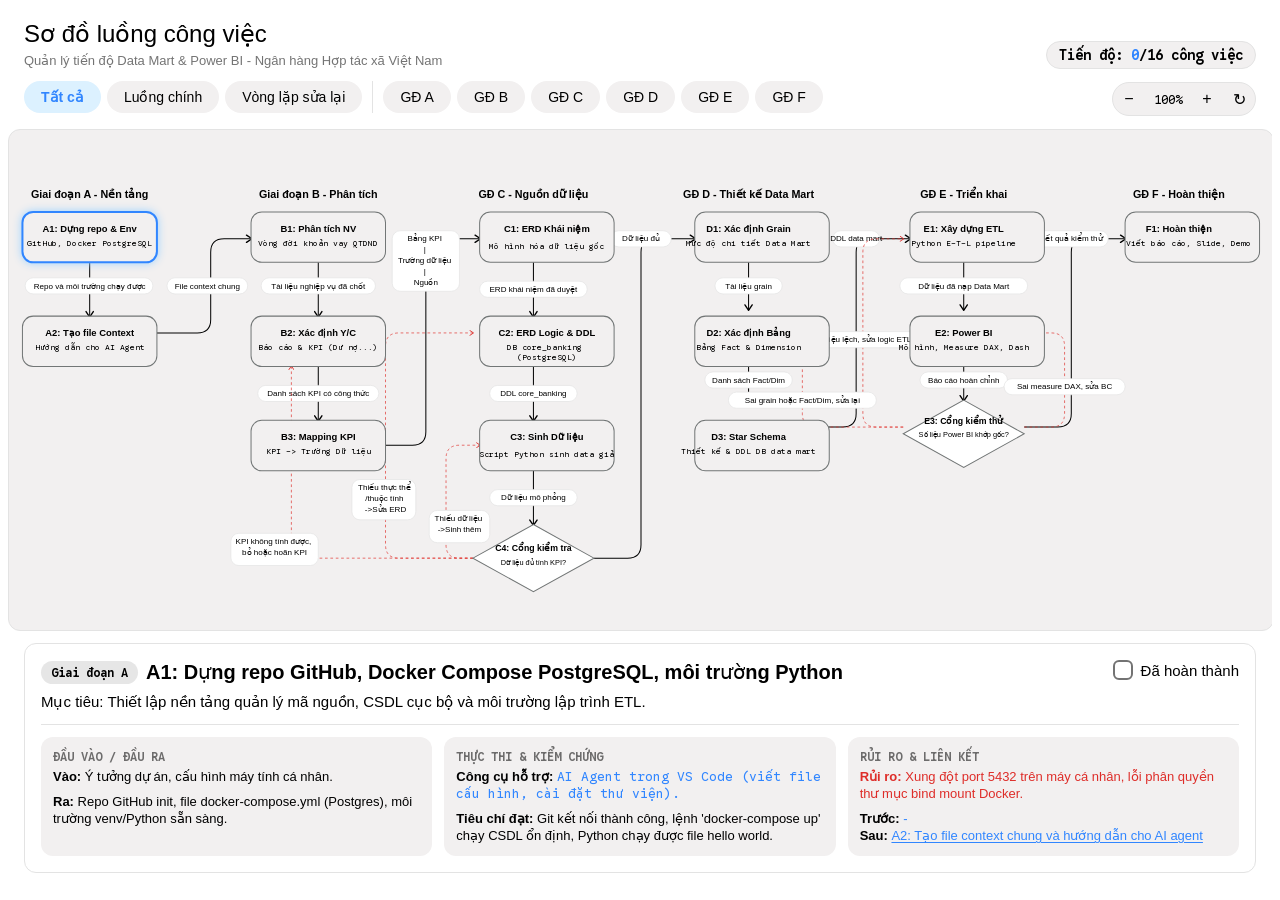
==== commit 5946319d: "update" ====
--- a/docs/02_phan_tich_yeu_cau/tasks_list_map/index.html
+++ b/docs/02_phan_tich_yeu_cau/tasks_list_map/index.html
@@ -168,7 +168,9 @@
 
             <g class="transition-edge edge-main" data-stage="stage-D stage-E">
             <path d="M 1180 380 L 1240 380 Q 1260 380 1260 360 L 1260 120 Q 1260 100 1280 100 L 1340 100" fill="none" stroke="var(--on-surface)" stroke-width="1.5" marker-end="url(#arrow-main)"/>
-            <g class="edge-pill" onclick="selectEdge('D3-E1', event)"><rect x="1225" y="88" width="70" height="24"/><text x="1260" y="104" text-anchor="middle" fill="var(--on-surface)">DDL dwh</text></g>
+            <g class="edge-pill" onclick="selectEdge('D3-E1', event)">
+                <rect x="1225" y="88" width="70" height="24"/>
+                <text x="1260" y="104" text-anchor="middle" fill="var(--on-surface)">DDL data mart</text></g>
             </g>
 
             <g class="transition-edge edge-main" data-stage="stage-E stage-E">
@@ -340,8 +342,10 @@
 
             <g class="state-node" id="node-D3" data-stage="stage-D" onclick="selectState('D3')">
             <rect x="1020" y="370" width="200" height="75" rx="16" fill="var(--surface-container)" stroke="var(--outline)" stroke-width="1.5"/>
-            <text x="1100" y="400" font-family="var(--ff-sans)" font-size="14" font-weight="600" text-anchor="middle" fill="var(--on-surface)">D3: Star Schema</text>
-            <text x="1100" y="420" font-family="var(--ff-mono)" font-size="12" fill="var(--on-surface-variant)" text-anchor="middle">Thiết kế & DDL DB dwh</text>
+            <text x="1100" y="400" font-family="var(--ff-sans)" font-size="14" font-weight="600" text-anchor="middle" fill="var(--on-surface)">
+                D3: Star Schema</text>
+            <text x="1100" y="420" font-family="var(--ff-mono)" font-size="12" fill="var(--on-surface-variant)" text-anchor="middle">
+                Thiết kế & DDL DB data mart</text>
             </g>
 
             <g class="state-node" id="node-E1" data-stage="stage-E" onclick="selectState('E1')">
